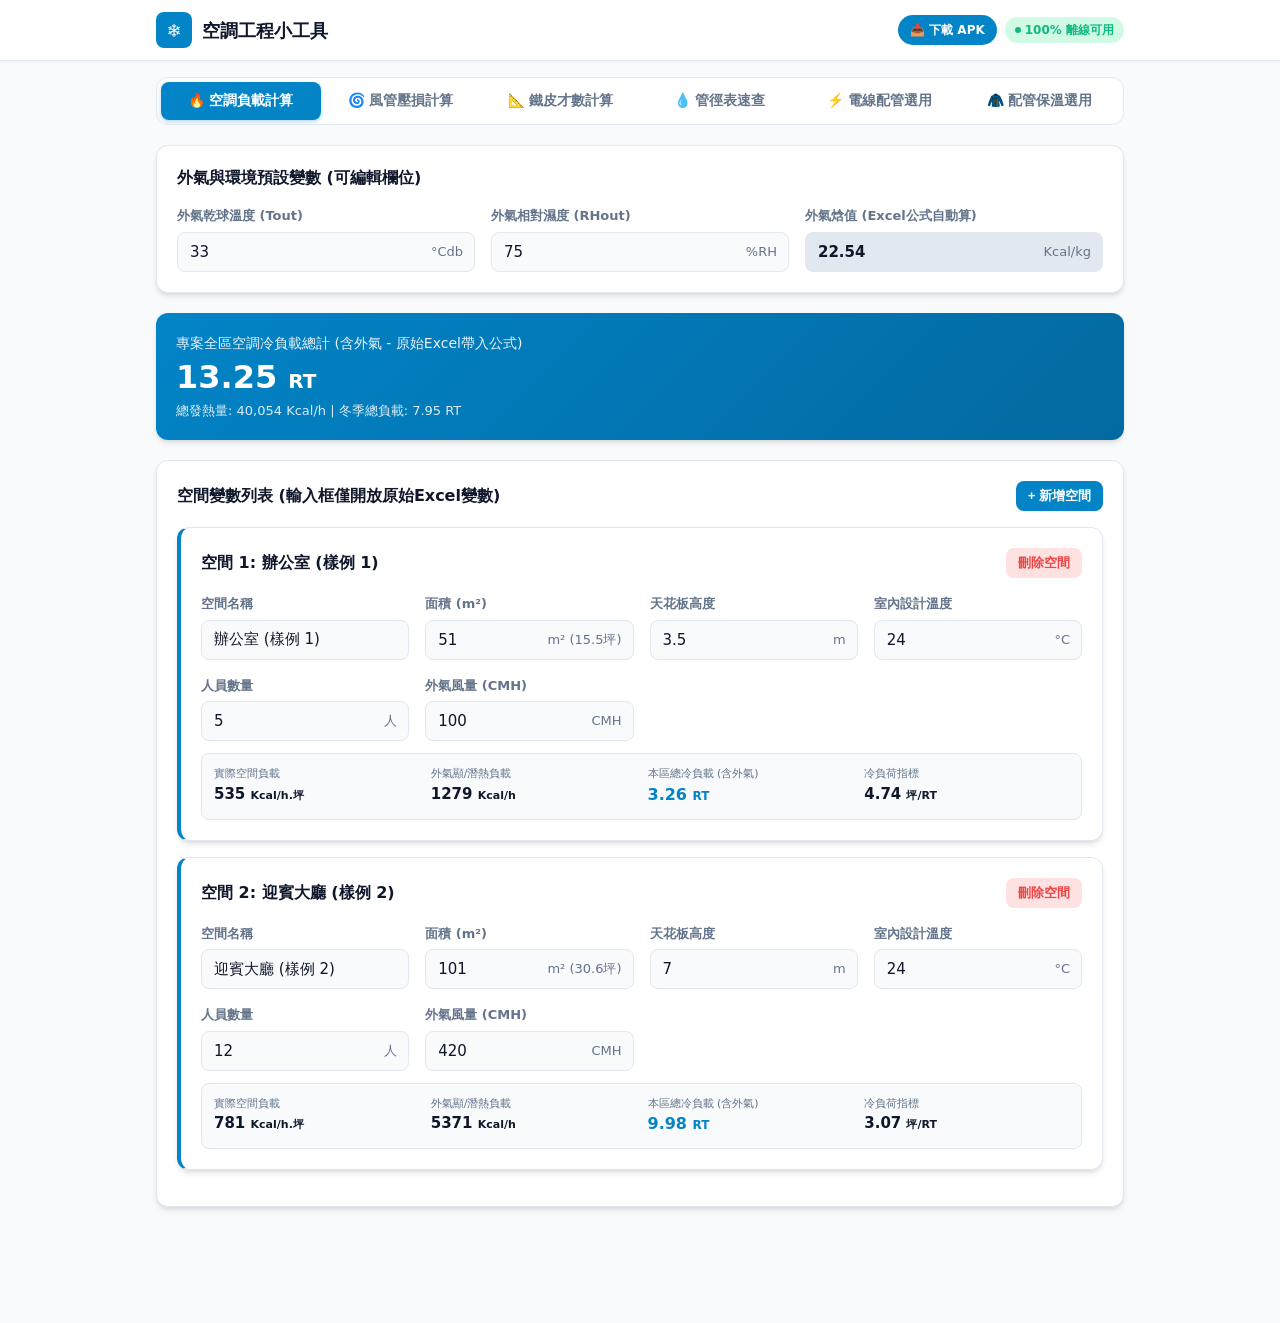
==== index.html @ 8cccc7c9 "Update duct section count to ceiling (Math.ceil) when not cleanly divisible" ====
<!DOCTYPE html>
<html lang="zh-TW">
<head>
  <meta charset="UTF-8">
  <meta name="viewport" content="width=device-width, initial-scale=1.0, maximum-scale=1.0, user-scalable=no, viewport-fit=cover">
  <title>HVAC 空調工程小工具 - 離線計算器</title>
  <link rel="stylesheet" href="css/style.css">
  <link rel="manifest" href="manifest.json">
  <meta name="theme-color" content="#0284c7">
  <meta name="apple-mobile-web-app-capable" content="yes">
  <meta name="apple-mobile-web-app-status-bar-style" content="black-translucent">
  <meta name="apple-mobile-web-app-title" content="空調工程">
  <link rel="apple-touch-icon" href="icons/icon-192.png">
</head>
<body>
  <!-- Header -->
  <header class="app-header">
    <div class="header-content">
      <div class="brand">
        <div class="brand-icon">❄️</div>
        <div class="brand-title">空調工程小工具</div>
      </div>
      <div class="header-actions">
        <a href="https://github.com/kof315411-ship-it/HVAC-Engineering-tools/releases/latest/download/HVAC-Engineering-Tools.apk" class="apk-download-btn" title="下載 Android APK 安裝檔">📥 下載 APK</a>
        <div class="offline-badge" id="offline-status">100% 離線可用</div>
      </div>
    </div>
  </header>

  <main class="container">
    <!-- Desktop Navigation Tabs -->
    <nav class="tab-nav">
      <button class="tab-btn active" data-tab="tab-load">🔥 空調負載計算</button>
      <button class="tab-btn" data-tab="tab-duct">🌀 風管壓損計算</button>
      <button class="tab-btn" data-tab="tab-sheet">📐 鐵皮才數計算</button>
      <button class="tab-btn" data-tab="tab-pipe">💧 管徑表速查</button>
      <button class="tab-btn" data-tab="tab-wire">⚡ 電線配管選用</button>
      <button class="tab-btn" data-tab="tab-insulation">🧥 配管保溫選用</button>
    </nav>

    <!-- TAB 1: 空調負載計算 -->
    <section id="tab-load" class="tab-pane active">
      <!-- Global Ambient Parameters -->
      <div class="card">
        <div class="card-title">
          <span>外氣與環境預設變數 (可編輯欄位)</span>
        </div>
        <div class="grid-3">
          <div class="form-group">
            <label class="form-label">外氣乾球溫度 (Tout)</label>
            <div class="input-wrapper">
              <input type="number" id="load-out-temp" class="form-control has-unit" value="33" step="0.1" inputmode="decimal">
              <span class="input-unit">°Cdb</span>
            </div>
          </div>
          <div class="form-group">
            <label class="form-label">外氣相對濕度 (RHout)</label>
            <div class="input-wrapper">
              <input type="number" id="load-out-rh" class="form-control has-unit" value="75" step="0.1" inputmode="decimal">
              <span class="input-unit">%RH</span>
            </div>
          </div>
          <div class="form-group">
            <label class="form-label">外氣焓值 (Excel公式自動算)</label>
            <div class="input-wrapper">
              <input type="text" id="load-out-enthalpy" class="form-control has-unit" readonly style="background-color: #e2e8f0; font-weight: bold;" value="22.54">
              <span class="input-unit">Kcal/kg</span>
            </div>
          </div>
        </div>
      </div>

      <!-- Project Total Result Card -->
      <div class="result-card">
        <div class="result-title">專案全區空調冷負載總計 (含外氣 - 原始Excel帶入公式)</div>
        <div class="result-value" id="load-total-rt">0.00 <span style="font-size: 20px;">RT</span></div>
        <div class="result-sub" id="load-total-kcal">總發熱量: 0 Kcal/h | 冬季總負載 (AB*0.6): 0.00 RT</div>
      </div>

      <!-- Room List & Add Room -->
      <div class="card">
        <div class="card-title">
          <span>空間變數列表 (輸入框僅開放原始Excel變數)</span>
          <button class="btn btn-primary btn-sm" id="btn-add-room">+ 新增空間</button>
        </div>
        <div id="room-list-container">
          <!-- Dynamic rooms will be rendered here -->
        </div>
      </div>
    </section>

    <!-- TAB 2: 風管壓損計算 -->
    <section id="tab-duct" class="tab-pane">
      <div class="result-card success-gradient">
        <div class="result-title">風管系統總靜壓損失 (含安全係數 20%)</div>
        <div class="result-value" id="duct-total-pa">0.0 <span style="font-size: 20px;">Pa</span></div>
        <div class="result-sub" id="duct-total-mmaq">約等於 0.00 mmAq | 原始Excel對照公式</div>
      </div>

      <div class="card">
        <div class="card-title">
          <span>風管與局部阻力輸入變數</span>
        </div>
        <div class="grid-2">
          <div class="form-group">
            <label class="form-label">風量 (Q)</label>
            <div class="input-wrapper">
              <input type="number" id="duct-flow" class="form-control has-unit" value="5000" step="any" inputmode="decimal">
              <span class="input-unit">CMH</span>
            </div>
          </div>
          <div class="form-group">
            <label class="form-label">風管寬度 (W)</label>
            <div class="input-wrapper">
              <input type="number" id="duct-width" class="form-control has-unit" value="950" step="any" inputmode="decimal">
              <span class="input-unit">mm</span>
            </div>
          </div>
          <div class="form-group">
            <label class="form-label">風管高度 (H)</label>
            <div class="input-wrapper">
              <input type="number" id="duct-height" class="form-control has-unit" value="400" step="any" inputmode="decimal">
              <span class="input-unit">mm</span>
            </div>
          </div>
          <div class="form-group">
            <label class="form-label">直線管長 (L)</label>
            <div class="input-wrapper">
              <input type="number" id="duct-length" class="form-control has-unit" value="10" step="any" inputmode="decimal">
              <span class="input-unit">m</span>
            </div>
          </div>
          <div class="form-group">
            <label class="form-label">局部配件類型</label>
            <select id="duct-fitting-type" class="form-control">
              <!-- Dynamically populated -->
            </select>
          </div>
          <div class="form-group">
            <label class="form-label">配件數量</label>
            <div class="input-wrapper">
              <input type="number" id="duct-fitting-qty" class="form-control has-unit" value="1" min="1" step="1" inputmode="numeric">
              <span class="input-unit">個</span>
            </div>
          </div>
        </div>
      </div>

      <div class="card">
        <div class="card-title">單段 Excel 公式推算結果 (唯讀欄位)</div>
        <div class="grid-4">
          <div class="stat-box">
            <div class="stat-title">當量直徑 (Deq)</div>
            <div class="stat-value" id="res-duct-deq">0</div>
            <div class="stat-unit">mm</div>
          </div>
          <div class="stat-box">
            <div class="stat-title">風管風速 (V)</div>
            <div class="stat-value" id="res-duct-velocity">0.0</div>
            <div class="stat-unit">m/s</div>
          </div>
          <div class="stat-box">
            <div class="stat-title">風速動壓 (Pv)</div>
            <div class="stat-value" id="res-duct-pv">0.0</div>
            <div class="stat-unit">Pa</div>
          </div>
          <div class="stat-box">
            <div class="stat-title">單位摩擦損失</div>
            <div class="stat-value" id="res-duct-friction">0.00</div>
            <div class="stat-unit">Pa/m</div>
          </div>
        </div>

        <div style="margin-top: 16px;">
          <button class="btn btn-primary" id="btn-add-duct-segment" style="width: 100%;">+ 將此段加入系統壓損清單</button>
        </div>

        <div class="table-responsive">
          <table class="custom-table" id="duct-segment-table">
            <thead>
              <tr>
                <th>段號</th>
                <th>尺寸 (W×H)</th>
                <th>風量 (CMH)</th>
                <th>風速 (m/s)</th>
                <th>長度 (m)</th>
                <th>配件類型</th>
                <th>總壓損 (Pa)</th>
                <th>操作</th>
              </tr>
            </thead>
            <tbody>
              <!-- Dynamic rows -->
            </tbody>
          </table>
        </div>
      </div>
    </section>

    <!-- TAB 3: 鐵皮才數計算 -->
    <section id="tab-sheet" class="tab-pane">
      <div class="card">
        <div class="card-title">風管尺寸與鈑材輸入變數</div>
        <div class="grid-3">
          <div class="form-group">
            <label class="form-label">風管長CM (L_cm)</label>
            <div class="input-wrapper">
              <input type="number" id="sheet-width" class="form-control has-unit" value="80" step="any" inputmode="decimal">
              <span class="input-unit">cm</span>
            </div>
          </div>
          <div class="form-group">
            <label class="form-label">風管寬CM (W_cm)</label>
            <div class="input-wrapper">
              <input type="number" id="sheet-height" class="form-control has-unit" value="40" step="any" inputmode="decimal">
              <span class="input-unit">cm</span>
            </div>
          </div>
          <div class="form-group">
            <label class="form-label">米數 M (長度)</label>
            <div class="input-wrapper">
              <input type="number" id="sheet-length" class="form-control has-unit" value="1.2" step="any" inputmode="decimal">
              <span class="input-unit">m</span>
            </div>
          </div>
          <div class="form-group">
            <label class="form-label">風管支數 N (米數/1.2，未整除無條件+1)</label>
            <div class="input-wrapper">
              <input type="text" id="sheet-qty" class="form-control has-unit" readonly style="background-color: #e2e8f0; font-weight: bold;" value="1">
              <span class="input-unit">支</span>
            </div>
          </div>
          <div class="form-group">
            <label class="form-label">預估裁切損耗率 (%)</label>
            <div class="input-wrapper">
              <input type="number" id="sheet-waste" class="form-control has-unit" value="10" step="any" inputmode="decimal">
              <span class="input-unit">%</span>
            </div>
          </div>
          <div class="form-group">
            <label class="form-label">板材換算 (H10判斷公式自動推算)</label>
            <div class="input-wrapper">
              <input type="text" id="sheet-thickness" class="form-control has-unit" readonly style="background-color: #e2e8f0; font-weight: bold;" value="22# (0.8mm)">
            </div>
          </div>
        </div>
      </div>

      <div class="result-card warning-gradient">
        <div class="result-title">原始 Excel 帶入公式計算結果 (唯讀欄位)</div>
        <div class="result-value" id="res-sheet-tsai">0.0 <span style="font-size: 20px;">才</span></div>
        <div class="result-sub" id="res-sheet-3x7">需 3'×7' 鍍鋅鐵皮: 0.0 張 | M2數 (淨展開面積): 0.0 m²</div>
      </div>

      <div class="card">
        <div class="card-title">詳細材料與配件 Excel 公式估算 (唯讀欄位)</div>
        <div class="grid-4">
          <div class="stat-box">
            <div class="stat-title">風管周長</div>
            <div class="stat-value" id="res-sheet-perimeter">0</div>
            <div class="stat-unit">cm</div>
          </div>
          <div class="stat-box">
            <div class="stat-title">總重量</div>
            <div class="stat-value" id="res-sheet-weight">0.0</div>
            <div class="stat-unit">kg</div>
          </div>
          <div class="stat-box">
            <div class="stat-title">L 法蘭角</div>
            <div class="stat-value" id="res-sheet-corners">0</div>
            <div class="stat-unit">個</div>
          </div>
          <div class="stat-box">
            <div class="stat-title">法蘭夾片</div>
            <div class="stat-value" id="res-sheet-clips">0</div>
            <div class="stat-unit">支</div>
          </div>
          <div class="stat-box">
            <div class="stat-title">法蘭墊片</div>
            <div class="stat-value" id="res-sheet-gasket">0.0</div>
            <div class="stat-unit">米 (m)</div>
          </div>
        </div>
      </div>
    </section>

    <!-- TAB 4: 管徑表速查 -->
    <section id="tab-pipe" class="tab-pane">
      <div class="card">
        <div class="card-title">系統與冷負荷輸入變數</div>
        <div class="form-group" style="margin-bottom: 12px;">
          <label class="form-label">選擇水管系統種類 (原始Excel標準參數)</label>
          <div style="display: flex; gap: 20px; margin-top: 4px;">
            <label style="display: flex; align-items: center; gap: 6px; cursor: pointer; font-weight: 600;">
              <input type="radio" name="pipe-sys-type" value="chilled" checked> 🧊 冰水管路 (1 RT = 10.08 LPM)
            </label>
            <label style="display: flex; align-items: center; gap: 6px; cursor: pointer; font-weight: 600;">
              <input type="radio" name="pipe-sys-type" value="cooling"> ♨️ 冷卻水管路 (1 RT = 12.8 LPM)
            </label>
          </div>
        </div>

        <div class="grid-2">
          <div class="form-group">
            <label class="form-label">輸入冷凍噸數 (RT)</label>
            <div class="input-wrapper">
              <input type="number" id="pipe-input-rt" class="form-control has-unit" placeholder="例如: 100" step="any" inputmode="decimal">
              <span class="input-unit">RT</span>
            </div>
          </div>
          <div class="form-group">
            <label class="form-label">或輸入水流量 (LPM)</label>
            <div class="input-wrapper">
              <input type="number" id="pipe-input-lpm" class="form-control has-unit" placeholder="例如: 1008" step="any" inputmode="decimal">
              <span class="input-unit">LPM</span>
            </div>
          </div>
        </div>
      </div>

      <div class="result-card purple-gradient">
        <div class="result-title">推薦使用主水管規格 (原始 Excel 對照推算)</div>
        <div class="result-value" id="res-pipe-recommended">--</div>
        <div class="result-sub" id="res-pipe-sub">計算流量: 0.0 LPM (最高支援 0.0 LPM)</div>
      </div>

      <div class="card">
        <div class="card-title">原始 Excel 管徑表完整對照表</div>
        <div class="table-responsive">
          <table class="custom-table" id="pipe-reference-table">
            <thead>
              <tr>
                <th>公稱管徑 (A/DN)</th>
                <th>英吋管徑 (Inch)</th>
                <th>最大容許流量 (LPM)</th>
                <th>對應最大冷凍噸 (RT)</th>
              </tr>
            </thead>
            <tbody>
              <!-- Dynamic rows -->
            </tbody>
          </table>
        </div>
      </div>
    </section>

    <!-- TAB 5: 電線線徑、配管選用查詢 -->
    <section id="tab-wire" class="tab-pane">
      <div class="result-card amber-gradient">
        <div class="result-title">推薦使用電線規格與法規安全載流量 (依據《用戶用電設備裝置規則》)</div>
        <div class="result-value" id="res-wire-gauge">--</div>
        <div class="result-sub" id="res-wire-ampacity">法規額定安全電流: 0.0 A (環境周溫修正後: 0.0 A)</div>
      </div>

      <!-- Conduit Recommendation Cards -->
      <div class="grid-3" style="margin-bottom: 20px;">
        <div class="stat-box" style="border-left: 4px solid #ea580c;">
          <div class="stat-title">金屬管 (EMT 薄鋼管)</div>
          <div class="stat-value" id="res-conduit-emt" style="color: #ea580c; font-size: 18px;">--</div>
          <div class="stat-unit">無螺紋薄鋼導線管</div>
        </div>
        <div class="stat-box" style="border-left: 4px solid #0284c7;">
          <div class="stat-title">金屬管 (厚鋼管 RSG/GIP)</div>
          <div class="stat-value" id="res-conduit-thick" style="color: #0284c7; font-size: 18px;">--</div>
          <div class="stat-unit">厚鋼電線管 / 鍍鋅鋼管</div>
        </div>
        <div class="stat-box" style="border-left: 4px solid #10b981;">
          <div class="stat-title">PVC 管 (塑膠導線管)</div>
          <div class="stat-value" id="res-conduit-pvc" style="color: #10b981; font-size: 18px;">--</div>
          <div class="stat-unit">硬質 PVC 電線導管 (E管/厚管)</div>
        </div>
      </div>

      <div class="card">
        <div class="card-title">
          <span>負載電流與配線條件設定</span>
        </div>
        
        <div class="form-group" style="margin-bottom: 16px;">
          <label class="form-label">輸入負載運轉電流 (安培 A)</label>
          <div class="input-wrapper">
            <input type="number" id="wire-input-current" class="form-control has-unit" placeholder="例如: 25" step="any" inputmode="decimal">
            <span class="input-unit">A (安培)</span>
          </div>
          <!-- Quick Preset Buttons -->
          <div class="quick-btn-group" id="wire-quick-btns">
            <button type="button" class="quick-btn" data-val="15">15A</button>
            <button type="button" class="quick-btn" data-val="20">20A</button>
            <button type="button" class="quick-btn" data-val="30">30A</button>
            <button type="button" class="quick-btn" data-val="40">40A</button>
            <button type="button" class="quick-btn" data-val="50">50A</button>
            <button type="button" class="quick-btn" data-val="75">75A</button>
            <button type="button" class="quick-btn" data-val="100">100A</button>
            <button type="button" class="quick-btn" data-val="150">150A</button>
            <button type="button" class="quick-btn" data-val="200">200A</button>
          </div>
        </div>

        <div class="grid-3">
          <div class="form-group">
            <label class="form-label">適用法規表格 / 絕緣耐熱</label>
            <select id="wire-select-table" class="form-control">
              <option value="t25_2" selected>表二五～二：金屬導線管 (60℃ 絕緣物 - IV/PVC線)</option>
              <option value="t25_3">表二五～三：金屬導線管 (75℃ 耐熱線 - HIV線)</option>
              <option value="t25_4">表二五～四：金屬導線管 (90℃ 交連PE - XLPE/CZ線)</option>
              <option value="t25_5">表二五～五：PVC管配線 (60℃ 絕緣物 - IV/PVC線)</option>
            </select>
          </div>

          <div class="form-group">
            <label class="form-label">供電系統 / 載流導線數</label>
            <select id="wire-select-count" class="form-control">
              <option value="2">單相二線 1Φ2W (2條載流線)</option>
              <option value="3" selected>單相三線 / 三相三線 (3條載流線)</option>
              <option value="4">三相四線 3Φ4W (4條載流線)</option>
            </select>
          </div>

          <div class="form-group">
            <label class="form-label">周圍環境溫度</label>
            <select id="wire-select-temp" class="form-control">
              <option value="35" selected>35℃ 以下 (標準基準 1.00)</option>
              <option value="40">40℃ (係數折減)</option>
              <option value="45">45℃ (係數折減)</option>
              <option value="50">50℃ (係數折減)</option>
              <option value="55">55℃ (係數折減)</option>
              <option value="60">60℃ (高溫環境)</option>
            </select>
          </div>
        </div>
      </div>

      <!-- Side-by-Side Comparison across 4 Tables -->
      <div class="card">
        <div class="card-title">
          <span>四種法規配線方式同步選用對照 (同電流下各表推薦)</span>
        </div>
        <div class="comparison-grid" id="wire-comparison-grid">
          <!-- Dynamic comparison cards -->
        </div>
      </div>

      <!-- Full Regulatory Reference Table -->
      <div class="card">
        <div class="card-title">
          <span id="wire-table-title">法規附表完整載流量與配管對照表 (當前選用行將自動高亮)</span>
        </div>
        <div class="table-responsive">
          <table class="custom-table" id="wire-reference-table">
            <thead>
              <tr>
                <th>導線規格</th>
                <th>3條以下 (A)</th>
                <th>4條 (A)</th>
                <th>5~6條 (A)</th>
                <th>7~9條 (A)</th>
                <th>金屬管 (EMT)</th>
                <th>金屬管 (厚鋼)</th>
                <th>PVC管</th>
              </tr>
            </thead>
            <tbody>
              <!-- Dynamic table rows -->
            </tbody>
          </table>
        </div>
      </div>
    </section>

    <!-- TAB 6: 配管保溫選用 -->
    <section id="tab-insulation" class="tab-pane">
      <div class="result-card teal-gradient">
        <div class="result-title">推薦使用保溫厚度與總外徑 (依據施工規範第 15080 章《空調用保溫》)</div>
        <div class="result-value" id="res-insul-thickness">--</div>
        <div class="result-sub" id="res-insul-sub">保溫後外徑: -- mm | 系統類別: 冰水管路</div>
      </div>

      <!-- Quick System Fluid Selector -->
      <div class="card">
        <div class="card-title">
          <span>選擇配管系統流體 / 運轉工況</span>
        </div>
        <div class="fluid-btn-group" id="insul-fluid-btns">
          <button type="button" class="fluid-btn active" data-sys="chilled">❄️ 冰水管路 (5~12℃)</button>
          <button type="button" class="fluid-btn" data-sys="hot">🔥 熱水管路 (40~80℃)</button>
          <button type="button" class="fluid-btn" data-sys="brine">🧊 低溫鹵水 (-15~0℃)</button>
          <button type="button" class="fluid-btn" data-sys="drain">💧 冷凝排水 (10~18℃)</button>
          <button type="button" class="fluid-btn" data-sys="duct">🌬️ 空調風管系統</button>
        </div>

        <div class="grid-2" style="margin-top: 16px;">
          <div class="form-group">
            <label class="form-label">選擇配管口徑 (公稱徑 A / 英吋 Inch)</label>
            <select id="insul-select-pipe" class="form-control">
              <!-- Dynamically populated pipe sizes -->
            </select>
            <!-- Quick Pipe Buttons -->
            <div class="quick-btn-group" id="insul-quick-pipes">
              <button type="button" class="quick-btn" data-pipe="25">25A (1")</button>
              <button type="button" class="quick-btn" data-pipe="50">50A (2")</button>
              <button type="button" class="quick-btn" data-pipe="65">65A (2-1/2")</button>
              <button type="button" class="quick-btn" data-pipe="80">80A (3")</button>
              <button type="button" class="quick-btn" data-pipe="100">100A (4")</button>
              <button type="button" class="quick-btn" data-pipe="125">125A (5")</button>
              <button type="button" class="quick-btn" data-pipe="150">150A (6")</button>
              <button type="button" class="quick-btn" data-pipe="200">200A (8")</button>
            </div>
          </div>

          <div class="form-group">
            <label class="form-label">選擇保溫材質規格</label>
            <select id="insul-select-material" class="form-control">
              <option value="phenolic" selected>🌟 酚樹脂保溫材 (Phenolic Foam) - K ≦ 0.022</option>
              <option value="rubber">🌟 橡塑合成發泡 (NBR/Elastomeric) - K ≦ 0.036</option>
              <option value="pe">🌟 非鹵素聚乙烯發泡 (PE Foam / CNS 10487) - K ≦ 0.039</option>
              <option value="glasswool">🌟 玻璃棉保溫材 (Glass Wool / CNS 3657) - K ≦ 0.044</option>
            </select>
          </div>
        </div>
      </div>

      <!-- Material Comparison Cards -->
      <div class="card">
        <div class="card-title">
          <span>三種主流保溫材質規格同步比對 (點擊卡片可切換材質)</span>
        </div>
        <div class="comparison-grid" id="insul-comparison-grid">
          <!-- Dynamic comparison cards -->
        </div>
      </div>

      <!-- Specification & Cladding Guidelines -->
      <div class="grid-2">
        <div class="card" style="margin-bottom: 20px;">
          <div class="card-title">選用保溫材物理性能 (第 15080 章規範標準)</div>
          <ul class="spec-list" id="insul-material-spec">
            <!-- Dynamic specs -->
          </ul>
        </div>
        <div class="card" style="margin-bottom: 20px;">
          <div class="card-title">外護層與施工規範要求 (第 15080 章第 3 節)</div>
          <ul class="spec-list">
            <li><strong>外護層保護:</strong> 室外、露明處及機房水管保溫應另加外護層，採用 <span style="color: #0d9488; font-weight: bold;">[24# 鋁皮 (0.51mm)]</span> 或 <span style="color: #0d9488; font-weight: bold;">[26# 不銹鋼鐵皮 (0.45mm)]</span>。</li>
            <li><strong>吊架與鞍座:</strong> 管路支撐、吊架處之吊座或鞍座應為高密度 <span style="color: #0d9488; font-weight: bold;">[200 kg/m³]</span> 耐承重之保溫材料，確保管路承重安全不壓扁保溫層。</li>
            <li><strong>閥體與管件:</strong> 法蘭、閥及管件應安裝相同厚度之保溫材，過濾器須能單獨拆卸濾網而不損壞保溫層。</li>
            <li><strong>表面防潮層:</strong> 保溫管應覆蓋防水氣強化鋁箔護套及自封式蓋面，確保氣密防潮。</li>
          </ul>
        </div>
      </div>

      <!-- Full Pipe-to-Insulation Reference Table -->
      <div class="card">
        <div class="card-title">
          <span id="insul-table-title">管徑－選配保溫尺寸完整對照總表 (選用管徑自動高亮)</span>
        </div>
        <div class="table-responsive">
          <table class="custom-table" id="insul-reference-table">
            <thead>
              <tr>
                <th>公稱管徑 (A/DN)</th>
                <th>英吋管徑 (Inch)</th>
                <th>鋼管外徑 (OD)</th>
                <th>酚樹脂厚度 (外徑)</th>
                <th>橡塑發泡厚度 (外徑)</th>
                <th>PE發泡厚度 (外徑)</th>
                <th>目前選用厚度</th>
              </tr>
            </thead>
            <tbody>
              <!-- Dynamic table rows -->
            </tbody>
          </table>
        </div>
      </div>
    </section>
  </main>

  <!-- Mobile Bottom Navigation -->
  <div class="bottom-nav">
    <button class="bottom-nav-item active" data-tab="tab-load">
      <span class="bottom-nav-icon">🔥</span>
      <span>負載計算</span>
    </button>
    <button class="bottom-nav-item" data-tab="tab-duct">
      <span class="bottom-nav-icon">🌀</span>
      <span>風管壓損</span>
    </button>
    <button class="bottom-nav-item" data-tab="tab-sheet">
      <span class="bottom-nav-icon">📐</span>
      <span>鐵皮才數</span>
    </button>
    <button class="bottom-nav-item" data-tab="tab-pipe">
      <span class="bottom-nav-icon">💧</span>
      <span>管徑速查</span>
    </button>
    <button class="bottom-nav-item" data-tab="tab-wire">
      <span class="bottom-nav-icon">⚡</span>
      <span>電線配管</span>
    </button>
    <button class="bottom-nav-item" data-tab="tab-insulation">
      <span class="bottom-nav-icon">🧥</span>
      <span>配管保溫</span>
    </button>
  </div>

  <script src="js/load-calc.js"></script>
  <script src="js/duct-loss.js"></script>
  <script src="js/sheet-metal.js"></script>
  <script src="js/pipe-sizer.js"></script>
  <script src="js/wire-sizer.js"></script>
  <script src="js/insulation-sizer.js"></script>
  <script src="js/app.js"></script>
</body>
</html>
---- css/style.css ----
/* HVAC Engineering Web Tools - Mobile First CSS */
:root {
  --primary: #0284c7;
  --primary-hover: #0369a1;
  --primary-light: #e0f2fe;
  --success: #10b981;
  --success-light: #d1fae5;
  --warning: #f59e0b;
  --warning-light: #fef3c7;
  --danger: #ef4444;
  --bg-main: #f8fafc;
  --bg-card: #ffffff;
  --border: #e2e8f0;
  --text-main: #0f172a;
  --text-muted: #64748b;
  --shadow: 0 4px 6px -1px rgb(0 0 0 / 0.1), 0 2px 4px -2px rgb(0 0 0 / 0.1);
  --radius: 12px;
  --font-sans: system-ui, -apple-system, BlinkMacSystemFont, "Segoe UI", Roboto, "Helvetica Neue", Arial, sans-serif;
}

* {
  box-sizing: border-box;
  margin: 0;
  padding: 0;
  -webkit-tap-highlight-color: transparent;
}

body {
  font-family: var(--font-sans);
  background-color: var(--bg-main);
  color: var(--text-main);
  line-height: 1.5;
  padding-bottom: 80px; /* space for bottom navigation on mobile */
}

/* Header */
.app-header {
  background-color: var(--bg-card);
  border-bottom: 1px solid var(--border);
  position: sticky;
  top: 0;
  z-index: 100;
  box-shadow: 0 1px 3px rgba(0,0,0,0.05);
}

.header-content {
  max-width: 1000px;
  margin: 0 auto;
  padding: 12px 16px;
  display: flex;
  justify-content: space-between;
  align-items: center;
}

.header-actions {
  display: flex;
  align-items: center;
  gap: 8px;
}

.apk-download-btn {
  display: inline-flex;
  align-items: center;
  gap: 4px;
  background-color: var(--primary);
  color: #ffffff;
  padding: 6px 12px;
  border-radius: 20px;
  font-size: 12px;
  font-weight: 600;
  text-decoration: none;
  transition: background-color 0.2s ease;
}

.apk-download-btn:hover {
  background-color: var(--primary-hover);
}

.brand {
  display: flex;
  align-items: center;
  gap: 10px;
}

.brand-icon {
  width: 36px;
  height: 36px;
  background-color: var(--primary);
  color: white;
  border-radius: 8px;
  display: flex;
  align-items: center;
  justify-content: center;
  font-weight: bold;
  font-size: 18px;
}

.brand-title {
  font-size: 18px;
  font-weight: 700;
  color: var(--text-main);
}

.offline-badge {
  background-color: var(--success-light);
  color: var(--success);
  font-size: 12px;
  font-weight: 600;
  padding: 4px 10px;
  border-radius: 20px;
  display: flex;
  align-items: center;
  gap: 4px;
}

.offline-badge::before {
  content: "";
  display: inline-block;
  width: 6px;
  height: 6px;
  background-color: var(--success);
  border-radius: 50%;
}

/* Main Container */
.container {
  max-width: 1000px;
  margin: 0 auto;
  padding: 16px;
}

/* Navigation Tabs (Top Navigation for Desktop) */
.tab-nav {
  display: flex;
  background: var(--bg-card);
  border-radius: var(--radius);
  padding: 4px;
  margin-bottom: 20px;
  border: 1px solid var(--border);
  overflow-x: auto;
  scrollbar-width: none;
}

.tab-nav::-webkit-scrollbar {
  display: none;
}

.tab-btn {
  flex: 1;
  min-width: 100px;
  padding: 10px 12px;
  border: none;
  background: transparent;
  color: var(--text-muted);
  font-size: 14px;
  font-weight: 600;
  border-radius: 8px;
  cursor: pointer;
  white-space: nowrap;
  transition: all 0.2s ease;
  display: flex;
  align-items: center;
  justify-content: center;
  gap: 6px;
}

.tab-btn.active {
  background-color: var(--primary);
  color: white;
  box-shadow: 0 2px 4px rgba(2, 132, 199, 0.3);
}

.tab-pane {
  display: none;
}

.tab-pane.active {
  display: block;
  animation: fadeIn 0.2s ease;
}

@keyframes fadeIn {
  from { opacity: 0; transform: translateY(4px); }
  to { opacity: 1; transform: translateY(0); }
}

/* Cards & Layout */
.card {
  background-color: var(--bg-card);
  border-radius: var(--radius);
  border: 1px solid var(--border);
  box-shadow: var(--shadow);
  padding: 20px;
  margin-bottom: 20px;
}

.card-title {
  font-size: 16px;
  font-weight: 700;
  color: var(--text-main);
  margin-bottom: 16px;
  display: flex;
  align-items: center;
  justify-content: space-between;
}

.grid-2 {
  display: grid;
  grid-template-columns: repeat(auto-fit, minmax(280px, 1fr));
  gap: 16px;
}

.grid-3 {
  display: grid;
  grid-template-columns: repeat(auto-fit, minmax(200px, 1fr));
  gap: 16px;
}

.grid-4 {
  display: grid;
  grid-template-columns: repeat(auto-fit, minmax(140px, 1fr));
  gap: 12px;
}

/* Form Controls */
.form-group {
  display: flex;
  flex-direction: column;
  gap: 6px;
}

.form-label {
  font-size: 13px;
  font-weight: 600;
  color: var(--text-muted);
}

.input-wrapper {
  position: relative;
  display: flex;
  align-items: center;
}

.form-control {
  width: 100%;
  padding: 10px 12px;
  font-size: 15px;
  border: 1px solid var(--border);
  border-radius: 8px;
  background-color: var(--bg-main);
  color: var(--text-main);
  transition: border-color 0.2s ease;
  font-family: inherit;
}

.form-control:focus {
  outline: none;
  border-color: var(--primary);
  background-color: #fff;
  box-shadow: 0 0 0 3px rgba(2, 132, 199, 0.15);
}

.input-unit {
  position: absolute;
  right: 12px;
  font-size: 13px;
  color: var(--text-muted);
  pointer-events: none;
}

.has-unit {
  padding-right: 55px;
}

/* Buttons */
.btn {
  display: inline-flex;
  align-items: center;
  justify-content: center;
  gap: 8px;
  padding: 10px 18px;
  font-size: 14px;
  font-weight: 600;
  border-radius: 8px;
  border: none;
  cursor: pointer;
  transition: all 0.2s ease;
}

.btn-primary {
  background-color: var(--primary);
  color: white;
}

.btn-primary:hover {
  background-color: var(--primary-hover);
}

.btn-outline {
  background-color: transparent;
  border: 1px solid var(--border);
  color: var(--text-main);
}

.btn-outline:hover {
  background-color: var(--bg-main);
}

.btn-danger {
  background-color: #fee2e2;
  color: var(--danger);
}

.btn-danger:hover {
  background-color: #fca5a5;
}

.btn-sm {
  padding: 6px 12px;
  font-size: 13px;
}

/* Result Cards & Gradients */
.result-card {
  background: linear-gradient(135deg, #0284c7 0%, #0369a1 100%);
  color: white;
  border-radius: var(--radius);
  padding: 20px;
  box-shadow: var(--shadow);
  margin-bottom: 20px;
}

.result-card.success-gradient {
  background: linear-gradient(135deg, #059669 0%, #047857 100%);
}

.result-card.warning-gradient {
  background: linear-gradient(135deg, #d97706 0%, #b45309 100%);
}

.result-card.purple-gradient {
  background: linear-gradient(135deg, #7c3aed 0%, #6d28d9 100%);
}

.result-card.amber-gradient {
  background: linear-gradient(135deg, #ea580c 0%, #c2410c 100%);
}

.result-card.teal-gradient {
  background: linear-gradient(135deg, #0d9488 0%, #0f766e 100%);
}

.result-title {
  font-size: 14px;
  opacity: 0.9;
  font-weight: 500;
}

.result-value {
  font-size: 32px;
  font-weight: 800;
  margin: 6px 0;
  line-height: 1.1;
}

.result-sub {
  font-size: 13px;
  opacity: 0.85;
}

.stat-box {
  background: var(--bg-main);
  border-radius: 8px;
  padding: 12px;
  border: 1px solid var(--border);
}

.stat-title {
  font-size: 12px;
  color: var(--text-muted);
  font-weight: 600;
}

.stat-value {
  font-size: 20px;
  font-weight: 700;
  color: var(--primary);
  margin-top: 2px;
}

.stat-unit {
  font-size: 12px;
  color: var(--text-muted);
}

/* Quick buttons & Radio cards */
.quick-btn-group {
  display: flex;
  flex-wrap: wrap;
  gap: 6px;
  margin-top: 8px;
}

.quick-btn {
  padding: 5px 10px;
  background: var(--bg-main);
  border: 1px solid var(--border);
  border-radius: 16px;
  font-size: 12px;
  font-weight: 600;
  color: var(--text-main);
  cursor: pointer;
  transition: all 0.15s ease;
}

.quick-btn:hover {
  border-color: var(--primary);
  color: var(--primary);
  background-color: var(--primary-light);
}

.quick-btn.active {
  background-color: var(--primary);
  border-color: var(--primary);
  color: white;
}

.radio-group-wrap {
  display: flex;
  flex-wrap: wrap;
  gap: 10px;
}

.radio-label {
  display: inline-flex;
  align-items: center;
  gap: 6px;
  font-size: 13px;
  font-weight: 500;
  cursor: pointer;
  background: var(--bg-main);
  padding: 6px 12px;
  border-radius: 6px;
  border: 1px solid var(--border);
  transition: all 0.15s ease;
}

.radio-label:hover {
  border-color: var(--primary);
}

.radio-label input[type="radio"]:checked + span {
  font-weight: 700;
  color: var(--primary);
}

/* Comparison Grid Cards */
.comparison-grid {
  display: grid;
  grid-template-columns: repeat(auto-fit, minmax(220px, 1fr));
  gap: 12px;
  margin-top: 12px;
}

.compare-card {
  background: var(--bg-main);
  border: 1px solid var(--border);
  border-radius: 8px;
  padding: 12px;
  position: relative;
  transition: all 0.2s ease;
}

.compare-card.active {
  border-color: #ea580c;
  background-color: #fff7ed;
  box-shadow: 0 2px 6px rgba(234, 88, 12, 0.15);
}

.compare-card.active-teal {
  border-color: #0d9488;
  background-color: #f0fdfa;
  box-shadow: 0 2px 6px rgba(13, 148, 136, 0.15);
}

.compare-title {
  font-size: 13px;
  font-weight: 700;
  color: var(--text-main);
  margin-bottom: 8px;
  display: flex;
  align-items: center;
  justify-content: space-between;
}

.compare-badge {
  font-size: 10px;
  font-weight: 700;
  padding: 2px 6px;
  border-radius: 4px;
  background: #e2e8f0;
  color: #475569;
}

.compare-badge.primary {
  background: #ffedd5;
  color: #c2410c;
}

.compare-badge.teal {
  background: #ccfbf1;
  color: #0f766e;
}

.compare-val {
  font-size: 18px;
  font-weight: 800;
  color: #ea580c;
  margin-bottom: 6px;
}

.compare-val.teal-text {
  color: #0d9488;
}

.compare-desc {
  font-size: 12px;
  color: var(--text-muted);
  line-height: 1.5;
}

.fluid-btn-group {
  display: flex;
  flex-wrap: wrap;
  gap: 8px;
  margin-bottom: 12px;
}

.fluid-btn {
  padding: 8px 14px;
  background: var(--bg-main);
  border: 1px solid var(--border);
  border-radius: 8px;
  font-size: 13px;
  font-weight: 600;
  color: var(--text-main);
  cursor: pointer;
  display: inline-flex;
  align-items: center;
  gap: 6px;
  transition: all 0.15s ease;
}

.fluid-btn:hover {
  border-color: #0d9488;
  color: #0d9488;
  background-color: #f0fdfa;
}

.fluid-btn.active {
  background-color: #0d9488;
  border-color: #0d9488;
  color: white;
}

.spec-list {
  list-style: none;
  padding: 0;
  margin: 0;
  display: flex;
  flex-direction: column;
  gap: 8px;
  font-size: 13px;
}

.spec-list li {
  display: flex;
  align-items: flex-start;
  gap: 8px;
  line-height: 1.5;
}

.spec-list li strong {
  color: var(--text-main);
  min-width: 90px;
}

/* Table Styling */
.table-responsive {
  width: 100%;
  overflow-x: auto;
  -webkit-overflow-scrolling: touch;
  border-radius: 8px;
  border: 1px solid var(--border);
  margin-top: 12px;
}

.custom-table {
  width: 100%;
  border-collapse: collapse;
  font-size: 14px;
  text-align: left;
}

.custom-table th {
  background-color: #f1f5f9;
  color: var(--text-muted);
  font-weight: 700;
  padding: 10px 12px;
  white-space: nowrap;
  border-bottom: 1px solid var(--border);
}

.custom-table td {
  padding: 10px 12px;
  border-bottom: 1px solid var(--border);
  white-space: nowrap;
}

.custom-table tr:last-child td {
  border-bottom: none;
}

.custom-table tr.highlight {
  background-color: #fff7ed !important;
  font-weight: 700;
  color: #c2410c;
}

.custom-table tr.highlight td {
  border-top: 2px solid #ea580c;
  border-bottom: 2px solid #ea580c;
}

/* Mobile Bottom Navigation Bar */
.bottom-nav {
  display: none;
  position: fixed;
  bottom: 0;
  left: 0;
  right: 0;
  background-color: var(--bg-card);
  border-top: 1px solid var(--border);
  z-index: 1000;
  padding: 4px 0;
  box-shadow: 0 -2px 10px rgba(0,0,0,0.05);
}

@media (max-width: 768px) {
  .tab-nav {
    display: none; /* Hide top tab nav on mobile, use bottom nav */
  }
  
  .bottom-nav {
    display: flex;
    justify-content: space-around;
  }
  
  .bottom-nav-item {
    display: flex;
    flex-direction: column;
    align-items: center;
    justify-content: center;
    gap: 1px;
    flex: 1;
    padding: 4px 2px;
    color: var(--text-muted);
    font-size: 10px;
    font-weight: 600;
    text-decoration: none;
    border: none;
    background: transparent;
    cursor: pointer;
  }
  
  .bottom-nav-item.active {
    color: var(--primary);
  }
  
  .bottom-nav-icon {
    font-size: 18px;
    line-height: 1;
  }
}
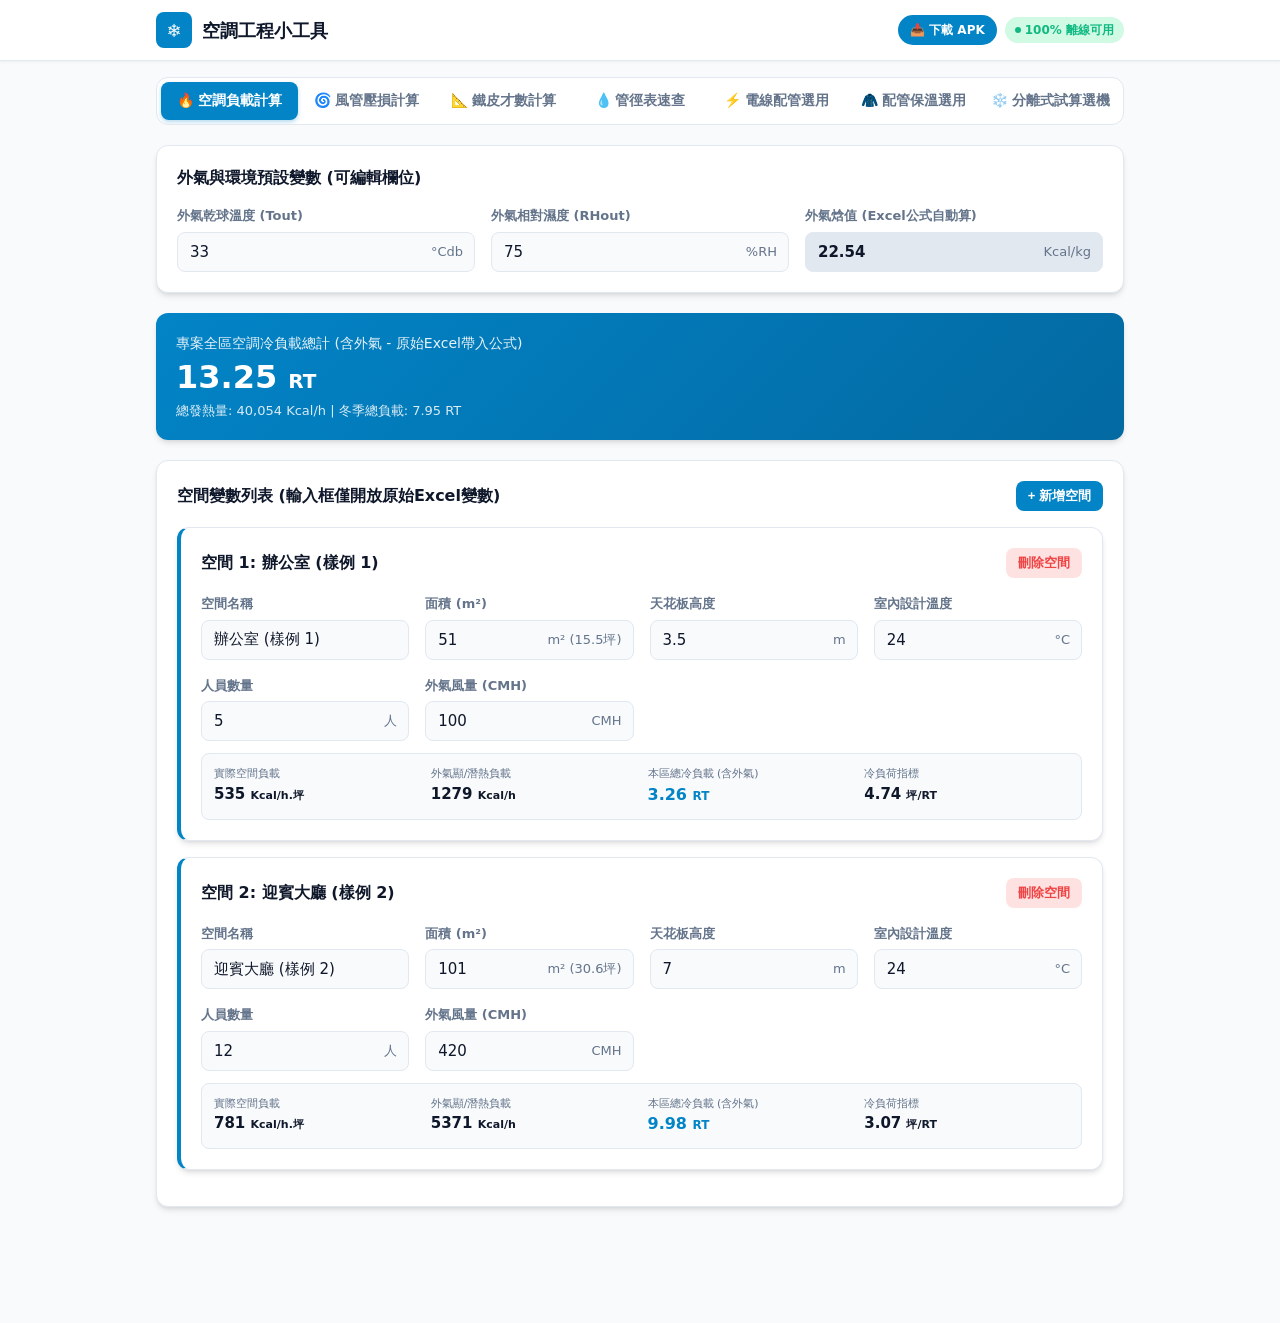
==== commit b47b4130: "feat: 新增分離式試算選機小工具分頁與19大品牌型錄比較篩選功能" ====
--- a/index.html
+++ b/index.html
@@ -36,6 +36,7 @@
       <button class="tab-btn" data-tab="tab-pipe">💧 管徑表速查</button>
       <button class="tab-btn" data-tab="tab-wire">⚡ 電線配管選用</button>
       <button class="tab-btn" data-tab="tab-insulation">🧥 配管保溫選用</button>
+      <button class="tab-btn" data-tab="tab-split">❄️ 分離式試算選機</button>
     </nav>
 
     <!-- TAB 1: 空調負載計算 -->
@@ -564,6 +565,195 @@
                 <th>橡塑發泡厚度 (外徑)</th>
                 <th>PE發泡厚度 (外徑)</th>
                 <th>目前選用厚度</th>
+              </tr>
+            </thead>
+            <tbody>
+              <!-- Dynamic table rows -->
+            </tbody>
+          </table>
+        </div>
+      </div>
+    </section>
+
+    <!-- TAB 7: 分離式試算選機 -->
+    <section id="tab-split" class="tab-pane">
+      <!-- Top Overview / Result Summary Banner -->
+      <div class="result-card split-gradient">
+        <div class="result-title">推薦分離式冷房能力 (標準機種選型)</div>
+        <div class="result-value" id="split-res-kw">0.0 <span style="font-size: 20px;">kW</span></div>
+        <div class="result-sub" id="split-res-sub">計算總需冷量: 0 kcal/h | 0 BTU/h | 0.00 RT</div>
+      </div>
+
+      <!-- Sizing Input Form -->
+      <div class="card">
+        <div class="card-title">
+          <span>空間規格與環境條件設定</span>
+        </div>
+
+        <div class="grid-2">
+          <!-- Room Usage Type -->
+          <div class="form-group">
+            <label class="form-label">空間用途類別 (基準冷度)</label>
+            <select id="split-room-type" class="form-control">
+              <option value="bedroom" selected>一般臥室 / 客房 (450 kcal/h·坪)</option>
+              <option value="living">客廳 / 餐廳 / 開放家庭室 (500 kcal/h·坪)</option>
+              <option value="kitchen">廚房 / 餐廳開放區 (550 kcal/h·坪)</option>
+              <option value="office">辦公室 / 書房 / 多人工作室 (650 kcal/h·坪)</option>
+              <option value="commercial">商業門市 / 營業店面 / 餐廳 (750 kcal/h·坪)</option>
+            </select>
+          </div>
+
+          <!-- Ceiling Height -->
+          <div class="form-group">
+            <label class="form-label">天花板挑高 (高度加成)</label>
+            <div class="input-wrapper">
+              <input type="number" id="split-height" class="form-control has-unit" value="2.8" step="0.1" min="1.5" max="10" inputmode="decimal">
+              <span class="input-unit">公尺 (m)</span>
+            </div>
+            <div class="form-hint" id="split-height-hint">標準樓高 (&le; 2.9m，不加成)</div>
+          </div>
+        </div>
+
+        <!-- Dimension / Area Mode Toggle -->
+        <div class="form-group" style="margin-top: 12px;">
+          <label class="form-label">空間大小輸入方式</label>
+          <div class="fluid-btn-group" id="split-area-mode-group">
+            <button type="button" class="fluid-btn active" data-mode="ping">📏 直接輸入坪數</button>
+            <button type="button" class="fluid-btn" data-mode="dimension">📐 輸入長寬尺寸 (公尺)</button>
+          </div>
+        </div>
+
+        <!-- Direct Ping Input -->
+        <div id="split-ping-container" class="form-group">
+          <label class="form-label">房間坪數 (坪)</label>
+          <div class="input-wrapper">
+            <input type="number" id="split-input-ping" class="form-control has-unit" value="5" step="0.5" min="1" max="100" inputmode="decimal">
+            <span class="input-unit">坪 (約 16.5 m²)</span>
+          </div>
+        </div>
+
+        <!-- Length x Width Input -->
+        <div id="split-dim-container" class="grid-2" style="display: none;">
+          <div class="form-group">
+            <label class="form-label">房間長度 (L)</label>
+            <div class="input-wrapper">
+              <input type="number" id="split-input-length" class="form-control has-unit" value="4.5" step="0.1" min="0.5" inputmode="decimal">
+              <span class="input-unit">公尺 (m)</span>
+            </div>
+          </div>
+          <div class="form-group">
+            <label class="form-label">房間寬度 (W)</label>
+            <div class="input-wrapper">
+              <input type="number" id="split-input-width" class="form-control has-unit" value="3.6" step="0.1" min="0.5" inputmode="decimal">
+              <span class="input-unit">公尺 (m)</span>
+            </div>
+          </div>
+        </div>
+
+        <!-- Environmental & Heat Load Conditions -->
+        <div class="form-group" style="margin-top: 16px;">
+          <label class="form-label">特殊環境與熱源條件加成 (可複選)</label>
+          <div class="heat-source-grid">
+            <label class="heat-checkbox-item">
+              <input type="checkbox" id="split-env-topfloor" value="0.20">
+              <div class="heat-check-content">
+                <span class="heat-check-title">頂樓 / 日曬頂層</span>
+                <span class="heat-check-badge">+20% 負載</span>
+              </div>
+            </label>
+            <label class="heat-checkbox-item">
+              <input type="checkbox" id="split-env-westsun" value="0.20">
+              <div class="heat-check-content">
+                <span class="heat-check-title">西曬嚴重</span>
+                <span class="heat-check-badge">+20% 負載</span>
+              </div>
+            </label>
+            <label class="heat-checkbox-item">
+              <input type="checkbox" id="split-env-glass" value="0.15">
+              <div class="heat-check-content">
+                <span class="heat-check-title">大面積玻璃窗 / 落地窗</span>
+                <span class="heat-check-badge">+15% 負載</span>
+              </div>
+            </label>
+            <label class="heat-checkbox-item">
+              <input type="checkbox" id="split-env-people" value="0.10">
+              <div class="heat-check-content">
+                <span class="heat-check-title">常態人數眾多 (&gt;5人)</span>
+                <span class="heat-check-badge">+10% 負載</span>
+              </div>
+            </label>
+            <label class="heat-checkbox-item">
+              <input type="checkbox" id="split-env-equipment" value="0.10">
+              <div class="heat-check-content">
+                <span class="heat-check-title">高發熱電器 / 伺服電腦</span>
+                <span class="heat-check-badge">+10% 負載</span>
+              </div>
+            </label>
+            <label class="heat-checkbox-item">
+              <input type="checkbox" id="split-env-ironroof" value="0.35">
+              <div class="heat-check-content">
+                <span class="heat-check-title">鐵皮屋 / 頂加鐵皮</span>
+                <span class="heat-check-badge danger">+35% 負載</span>
+              </div>
+            </label>
+          </div>
+        </div>
+
+        <!-- Sizing Analysis Detail Box -->
+        <div class="info-box" style="margin-top: 14px;">
+          <div class="info-title">📊 負載試算分析結果</div>
+          <div id="split-calc-details" class="info-content" style="font-size: 13px; line-height: 1.6;">
+            <!-- Dynamic analysis summary -->
+          </div>
+        </div>
+      </div>
+
+      <!-- Brand Filter Section -->
+      <div class="card">
+        <div class="card-title">
+          <span>廠牌篩選 (勾選納入比較的品牌，未勾選不列入)</span>
+          <div class="card-actions">
+            <button class="btn btn-secondary btn-xs" id="split-btn-select-all">全選 (19廠牌)</button>
+            <button class="btn btn-secondary btn-xs" id="split-btn-select-none">清除全部</button>
+            <button class="btn btn-secondary btn-xs" id="split-btn-select-tier1">日系一線</button>
+            <button class="btn btn-secondary btn-xs" id="split-btn-select-tw">台灣品牌</button>
+          </div>
+        </div>
+
+        <div class="brand-filter-grid" id="split-brand-filters">
+          <!-- Dynamic brand checkboxes -->
+        </div>
+      </div>
+
+      <!-- Matched Brand Models Comparison Grid -->
+      <div class="card">
+        <div class="card-title">
+          <span>各廠牌能力相近機種推薦比較</span>
+          <span class="badge" id="split-match-count">共 19 廠牌</span>
+        </div>
+
+        <div class="brand-models-grid" id="split-models-grid">
+          <!-- Dynamic matched brand cards -->
+        </div>
+      </div>
+
+      <!-- Full Comparison Table -->
+      <div class="card">
+        <div class="card-title">
+          <span>各大品牌規格橫向對照總表</span>
+        </div>
+        <div class="table-responsive">
+          <table class="custom-table" id="split-models-table">
+            <thead>
+              <tr>
+                <th>品牌廠牌</th>
+                <th>系列定位</th>
+                <th>室內 / 室外機型號</th>
+                <th>冷房能力 (kW)</th>
+                <th>冷氣能力 (BTU)</th>
+                <th>CSPF 能效</th>
+                <th>適用坪數</th>
+                <th>核心特色與技術亮點</th>
               </tr>
             </thead>
             <tbody>
@@ -601,6 +791,10 @@
       <span class="bottom-nav-icon">🧥</span>
       <span>配管保溫</span>
     </button>
+    <button class="bottom-nav-item" data-tab="tab-split">
+      <span class="bottom-nav-icon">❄️</span>
+      <span>分離選機</span>
+    </button>
   </div>
 
   <script src="js/load-calc.js"></script>
@@ -609,6 +803,7 @@
   <script src="js/pipe-sizer.js"></script>
   <script src="js/wire-sizer.js"></script>
   <script src="js/insulation-sizer.js"></script>
+  <script src="js/split-ac-sizer.js"></script>
   <script src="js/app.js"></script>
 </body>
 </html>
--- a/css/style.css
+++ b/css/style.css
@@ -630,6 +630,227 @@
 .custom-table tr.highlight td {
   border-top: 2px solid #ea580c;
   border-bottom: 2px solid #ea580c;
+}
+
+/* Split AC Sizer Specific Styling */
+.result-card.split-gradient {
+  background: linear-gradient(135deg, #0284c7 0%, #3b82f6 50%, #6366f1 100%);
+}
+
+.heat-source-grid {
+  display: grid;
+  grid-template-columns: repeat(auto-fill, minmax(220px, 1fr));
+  gap: 10px;
+  margin-top: 8px;
+}
+
+.heat-checkbox-item {
+  display: flex;
+  align-items: center;
+  gap: 10px;
+  background: var(--bg-main);
+  border: 1px solid var(--border);
+  border-radius: 8px;
+  padding: 10px 14px;
+  cursor: pointer;
+  transition: all 0.15s ease;
+  user-select: none;
+}
+
+.heat-checkbox-item:hover {
+  border-color: #0284c7;
+  background-color: #f0f9ff;
+}
+
+.heat-checkbox-item input[type="checkbox"] {
+  width: 18px;
+  height: 18px;
+  accent-color: #0284c7;
+  cursor: pointer;
+}
+
+.heat-check-content {
+  display: flex;
+  flex-direction: column;
+  gap: 2px;
+  flex: 1;
+}
+
+.heat-check-title {
+  font-size: 13px;
+  font-weight: 600;
+  color: var(--text-main);
+}
+
+.heat-check-badge {
+  font-size: 11px;
+  font-weight: 700;
+  color: #0284c7;
+}
+
+.heat-check-badge.danger {
+  color: #dc2626;
+}
+
+/* Brand Filter Tags */
+.brand-filter-grid {
+  display: flex;
+  flex-wrap: wrap;
+  gap: 8px;
+  margin-top: 10px;
+}
+
+.brand-tag-label {
+  display: inline-flex;
+  align-items: center;
+  gap: 6px;
+  background: var(--bg-main);
+  border: 1px solid var(--border);
+  border-radius: 20px;
+  padding: 6px 12px;
+  font-size: 13px;
+  font-weight: 500;
+  color: var(--text-main);
+  cursor: pointer;
+  transition: all 0.15s ease;
+  user-select: none;
+}
+
+.brand-tag-label:hover {
+  border-color: #0284c7;
+  background-color: #f0f9ff;
+}
+
+.brand-tag-label.active {
+  background-color: #e0f2fe;
+  border-color: #0284c7;
+  color: #0369a1;
+  font-weight: 700;
+}
+
+.brand-tag-label input[type="checkbox"] {
+  accent-color: #0284c7;
+  width: 14px;
+  height: 14px;
+  margin: 0;
+  cursor: pointer;
+}
+
+/* Brand Model Comparison Cards Grid */
+.brand-models-grid {
+  display: grid;
+  grid-template-columns: repeat(auto-fill, minmax(290px, 1fr));
+  gap: 14px;
+  margin-top: 12px;
+}
+
+.brand-model-card {
+  background: var(--bg-card);
+  border: 1px solid var(--border);
+  border-radius: 12px;
+  padding: 16px;
+  display: flex;
+  flex-direction: column;
+  gap: 10px;
+  box-shadow: 0 2px 6px rgba(0,0,0,0.03);
+  transition: all 0.2s ease;
+  position: relative;
+  overflow: hidden;
+}
+
+.brand-model-card:hover {
+  border-color: #0284c7;
+  transform: translateY(-2px);
+  box-shadow: 0 4px 12px rgba(2, 132, 199, 0.12);
+}
+
+.brand-model-card::before {
+  content: "";
+  position: absolute;
+  top: 0;
+  left: 0;
+  right: 0;
+  height: 4px;
+  background: var(--card-brand-color, #0284c7);
+}
+
+.brand-card-top {
+  display: flex;
+  justify-content: space-between;
+  align-items: center;
+}
+
+.brand-card-name {
+  font-size: 16px;
+  font-weight: 800;
+  color: var(--text-main);
+  display: flex;
+  align-items: center;
+  gap: 6px;
+}
+
+.brand-card-origin {
+  font-size: 11px;
+  padding: 2px 8px;
+  border-radius: 10px;
+  background: #f1f5f9;
+  color: #475569;
+  font-weight: 600;
+}
+
+.brand-model-num {
+  font-size: 13px;
+  font-family: monospace;
+  font-weight: 700;
+  color: #0369a1;
+  background: #f0f9ff;
+  padding: 6px 8px;
+  border-radius: 6px;
+  word-break: break-all;
+}
+
+.brand-card-stats {
+  display: grid;
+  grid-template-columns: repeat(2, 1fr);
+  gap: 8px;
+  background: var(--bg-main);
+  border-radius: 8px;
+  padding: 8px 10px;
+}
+
+.brand-stat-item {
+  display: flex;
+  flex-direction: column;
+}
+
+.brand-stat-lbl {
+  font-size: 11px;
+  color: var(--text-muted);
+}
+
+.brand-stat-val {
+  font-size: 14px;
+  font-weight: 800;
+  color: var(--text-main);
+}
+
+.brand-stat-val.highlight-kw {
+  color: #0284c7;
+}
+
+.brand-model-series {
+  font-size: 12px;
+  font-weight: 600;
+  color: #64748b;
+}
+
+.brand-model-feats {
+  font-size: 12px;
+  color: #334155;
+  line-height: 1.5;
+  border-top: 1px dashed var(--border);
+  padding-top: 8px;
+  margin-top: 2px;
 }
 
 /* Mobile Bottom Navigation Bar */
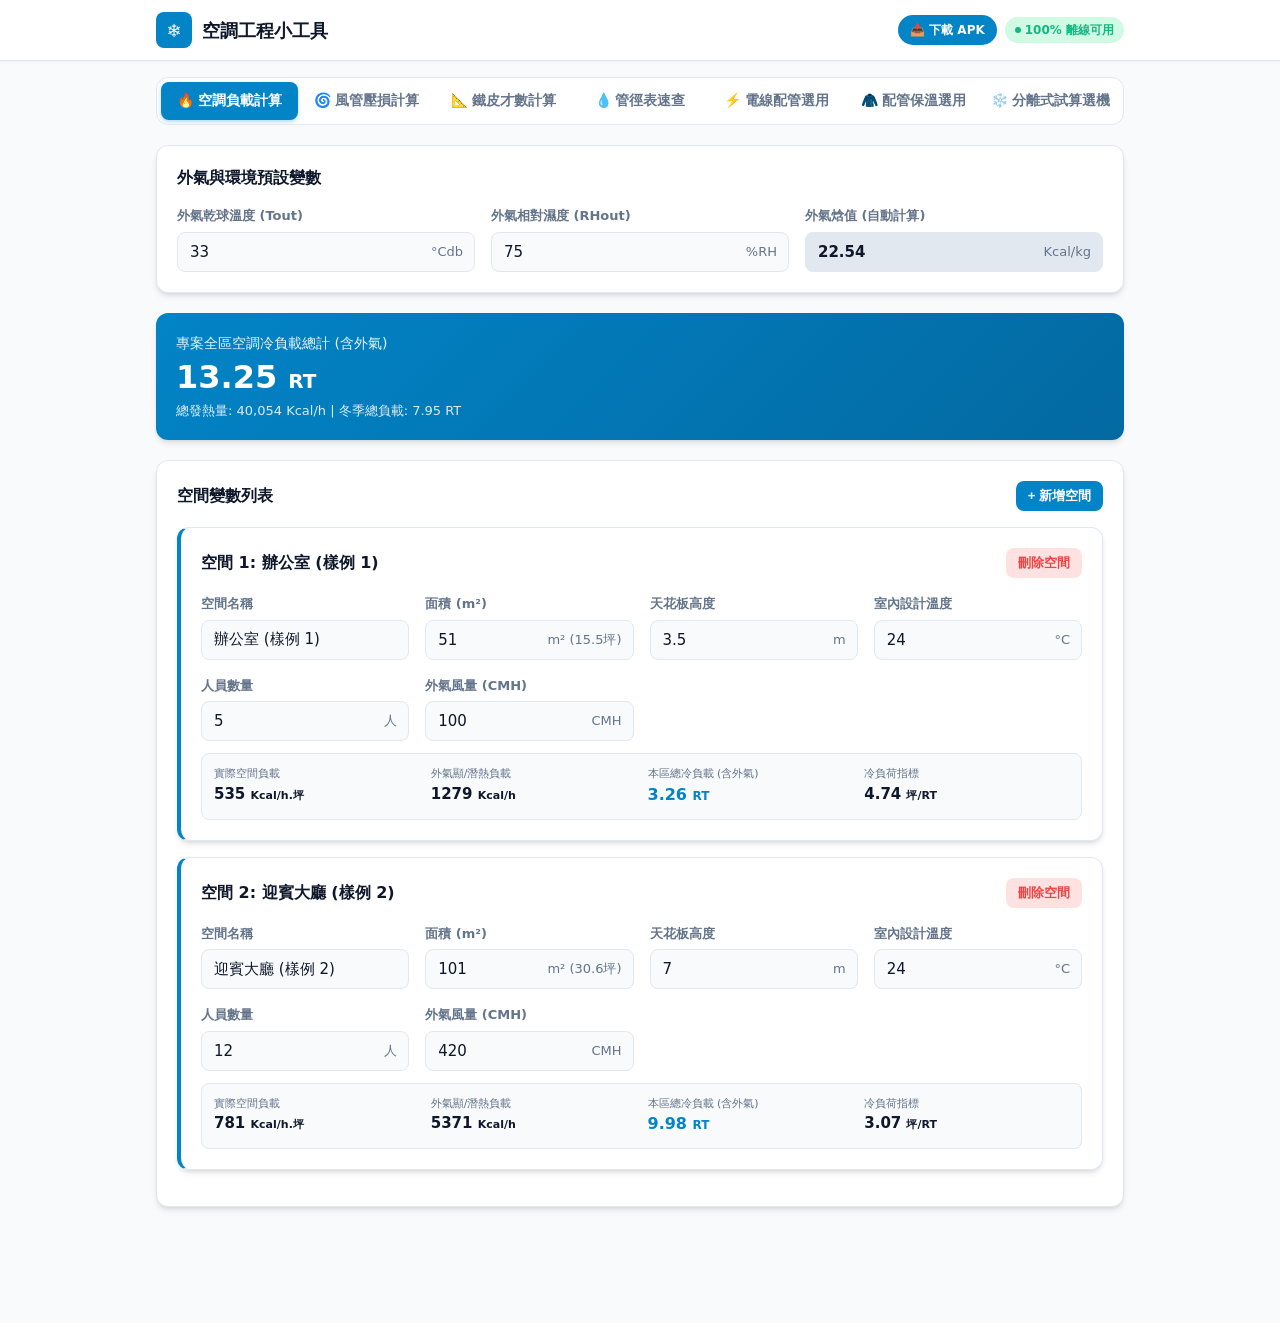
==== commit 11175e5f: "style: 清除所有分頁之原始Excel、唯讀欄位與公式標註文字" ====
--- a/index.html
+++ b/index.html
@@ -44,7 +44,7 @@
       <!-- Global Ambient Parameters -->
       <div class="card">
         <div class="card-title">
-          <span>外氣與環境預設變數 (可編輯欄位)</span>
+          <span>外氣與環境預設變數</span>
         </div>
         <div class="grid-3">
           <div class="form-group">
@@ -62,7 +62,7 @@
             </div>
           </div>
           <div class="form-group">
-            <label class="form-label">外氣焓值 (Excel公式自動算)</label>
+            <label class="form-label">外氣焓值 (自動計算)</label>
             <div class="input-wrapper">
               <input type="text" id="load-out-enthalpy" class="form-control has-unit" readonly style="background-color: #e2e8f0; font-weight: bold;" value="22.54">
               <span class="input-unit">Kcal/kg</span>
@@ -73,7 +73,7 @@
 
       <!-- Project Total Result Card -->
       <div class="result-card">
-        <div class="result-title">專案全區空調冷負載總計 (含外氣 - 原始Excel帶入公式)</div>
+        <div class="result-title">專案全區空調冷負載總計 (含外氣)</div>
         <div class="result-value" id="load-total-rt">0.00 <span style="font-size: 20px;">RT</span></div>
         <div class="result-sub" id="load-total-kcal">總發熱量: 0 Kcal/h | 冬季總負載 (AB*0.6): 0.00 RT</div>
       </div>
@@ -81,7 +81,7 @@
       <!-- Room List & Add Room -->
       <div class="card">
         <div class="card-title">
-          <span>空間變數列表 (輸入框僅開放原始Excel變數)</span>
+          <span>空間變數列表</span>
           <button class="btn btn-primary btn-sm" id="btn-add-room">+ 新增空間</button>
         </div>
         <div id="room-list-container">
@@ -95,7 +95,7 @@
       <div class="result-card success-gradient">
         <div class="result-title">風管系統總靜壓損失 (含安全係數 20%)</div>
         <div class="result-value" id="duct-total-pa">0.0 <span style="font-size: 20px;">Pa</span></div>
-        <div class="result-sub" id="duct-total-mmaq">約等於 0.00 mmAq | 原始Excel對照公式</div>
+        <div class="result-sub" id="duct-total-mmaq">約等於 0.00 mmAq</div>
       </div>
 
       <div class="card">
@@ -148,7 +148,7 @@
       </div>
 
       <div class="card">
-        <div class="card-title">單段 Excel 公式推算結果 (唯讀欄位)</div>
+        <div class="card-title">單段推算結果</div>
         <div class="grid-4">
           <div class="stat-box">
             <div class="stat-title">當量直徑 (Deq)</div>
@@ -239,7 +239,7 @@
             </div>
           </div>
           <div class="form-group">
-            <label class="form-label">板材換算 (H10判斷公式自動推算)</label>
+            <label class="form-label">板材換算 (依最大邊長自動判斷)</label>
             <div class="input-wrapper">
               <input type="text" id="sheet-thickness" class="form-control has-unit" readonly style="background-color: #e2e8f0; font-weight: bold;" value="22# (0.8mm)">
             </div>
@@ -248,13 +248,13 @@
       </div>
 
       <div class="result-card warning-gradient">
-        <div class="result-title">原始 Excel 帶入公式計算結果 (唯讀欄位)</div>
+        <div class="result-title">鐵皮才數計算結果</div>
         <div class="result-value" id="res-sheet-tsai">0.0 <span style="font-size: 20px;">才</span></div>
         <div class="result-sub" id="res-sheet-3x7">需 3'×7' 鍍鋅鐵皮: 0.0 張 | M2數 (淨展開面積): 0.0 m²</div>
       </div>
 
       <div class="card">
-        <div class="card-title">詳細材料與配件 Excel 公式估算 (唯讀欄位)</div>
+        <div class="card-title">詳細材料與配件估算</div>
         <div class="grid-4">
           <div class="stat-box">
             <div class="stat-title">風管周長</div>
@@ -290,7 +290,7 @@
       <div class="card">
         <div class="card-title">系統與冷負荷輸入變數</div>
         <div class="form-group" style="margin-bottom: 12px;">
-          <label class="form-label">選擇水管系統種類 (原始Excel標準參數)</label>
+          <label class="form-label">選擇水管系統種類</label>
           <div style="display: flex; gap: 20px; margin-top: 4px;">
             <label style="display: flex; align-items: center; gap: 6px; cursor: pointer; font-weight: 600;">
               <input type="radio" name="pipe-sys-type" value="chilled" checked> 🧊 冰水管路 (1 RT = 10.08 LPM)
@@ -320,13 +320,13 @@
       </div>
 
       <div class="result-card purple-gradient">
-        <div class="result-title">推薦使用主水管規格 (原始 Excel 對照推算)</div>
+        <div class="result-title">推薦使用主水管規格</div>
         <div class="result-value" id="res-pipe-recommended">--</div>
         <div class="result-sub" id="res-pipe-sub">計算流量: 0.0 LPM (最高支援 0.0 LPM)</div>
       </div>
 
       <div class="card">
-        <div class="card-title">原始 Excel 管徑表完整對照表</div>
+        <div class="card-title">管徑表完整對照表</div>
         <div class="table-responsive">
           <table class="custom-table" id="pipe-reference-table">
             <thead>
@@ -628,7 +628,7 @@
           <label class="form-label">房間坪數 (坪)</label>
           <div class="input-wrapper">
             <input type="number" id="split-input-ping" class="form-control has-unit" value="5" step="0.5" min="1" max="100" inputmode="decimal">
-            <span class="input-unit">坪 (約 16.5 m²)</span>
+            <span class="input-unit" id="split-ping-unit-hint">坪 (約 16.5 m²)</span>
           </div>
         </div>
 
@@ -699,8 +699,18 @@
           </div>
         </div>
 
+        <!-- Sizing Action Button -->
+        <div style="margin-top: 20px; display: flex; gap: 10px;">
+          <button type="button" class="btn btn-primary" id="btn-split-calc" style="flex: 1; font-size: 15px; padding: 12px 20px; font-weight: 700; box-shadow: 0 4px 12px rgba(2, 132, 199, 0.25);">
+            ⚡ 開始試算 / 計算推薦選型
+          </button>
+          <button type="button" class="btn btn-secondary" id="btn-split-reset" style="font-size: 14px; padding: 12px 16px;">
+            🔄 重置
+          </button>
+        </div>
+
         <!-- Sizing Analysis Detail Box -->
-        <div class="info-box" style="margin-top: 14px;">
+        <div class="info-box" style="margin-top: 18px;">
           <div class="info-title">📊 負載試算分析結果</div>
           <div id="split-calc-details" class="info-content" style="font-size: 13px; line-height: 1.6;">
             <!-- Dynamic analysis summary -->
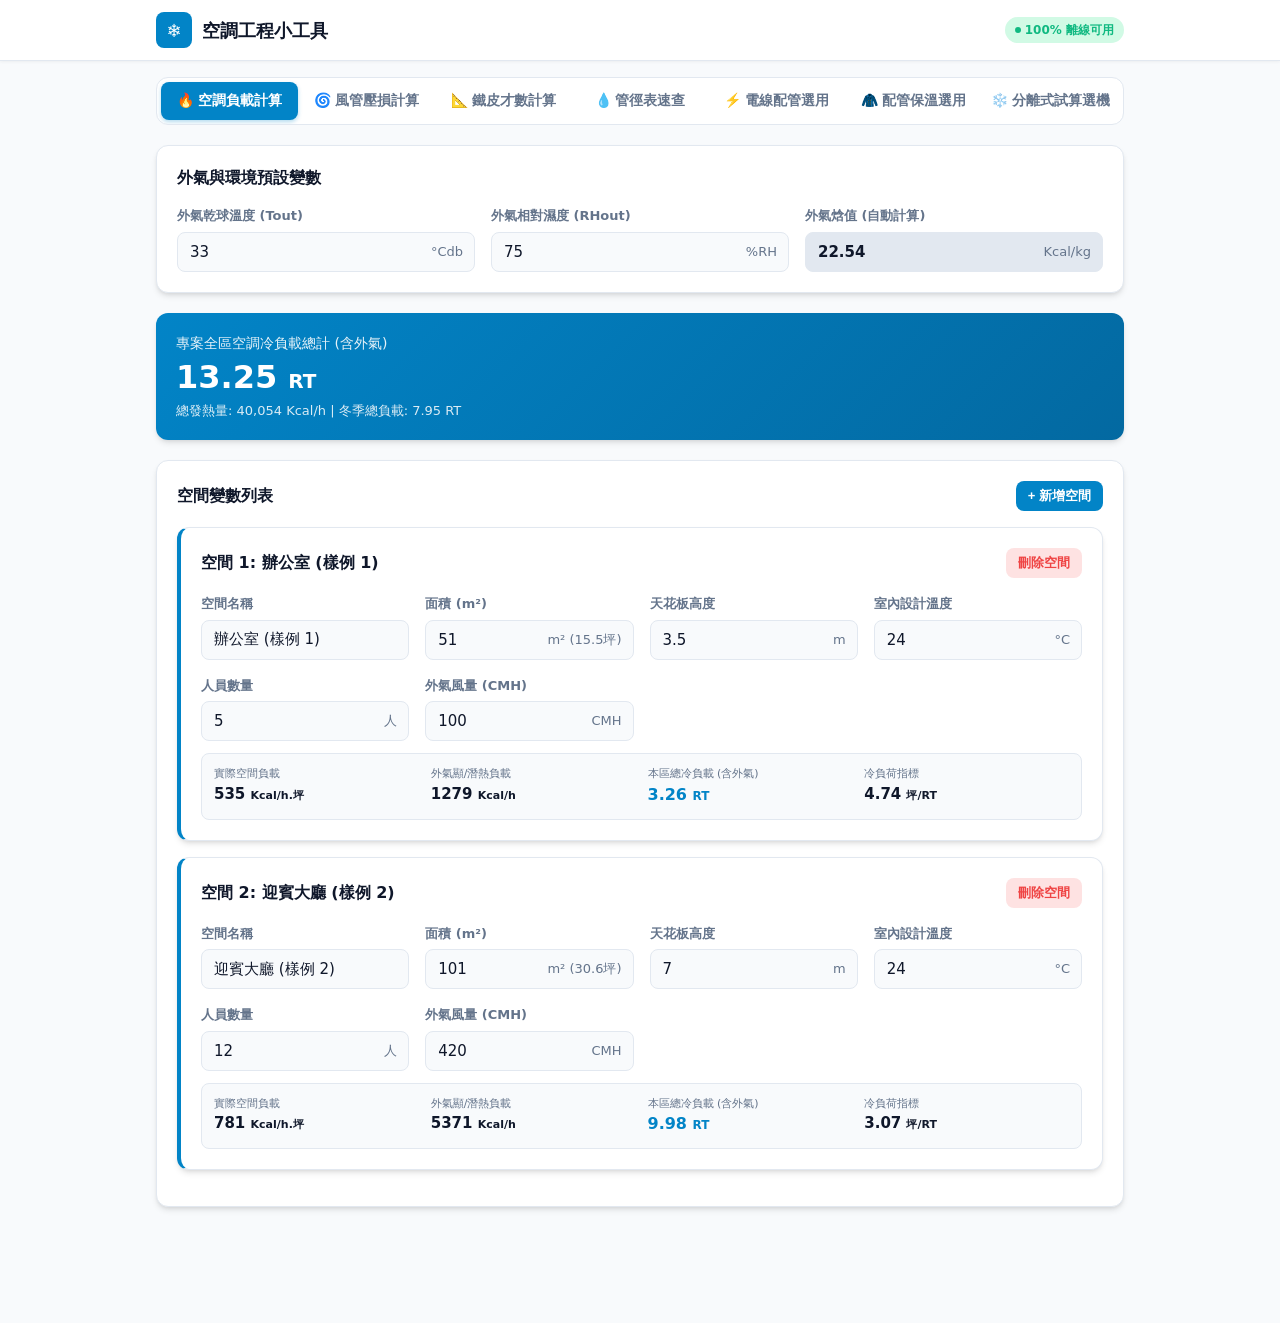
==== commit 040f63c6: "style: 移除頁首下載 APK 按鈕，保持介面簡潔" ====
--- a/index.html
+++ b/index.html
@@ -21,7 +21,6 @@
         <div class="brand-title">空調工程小工具</div>
       </div>
       <div class="header-actions">
-        <a href="https://github.com/kof315411-ship-it/HVAC-Engineering-tools/releases/latest/download/HVAC-Engineering-Tools.apk" class="apk-download-btn" title="下載 Android APK 安裝檔">📥 下載 APK</a>
         <div class="offline-badge" id="offline-status">100% 離線可用</div>
       </div>
     </div>
--- a/css/style.css
+++ b/css/style.css
@@ -56,24 +56,6 @@
   display: flex;
   align-items: center;
   gap: 8px;
-}
-
-.apk-download-btn {
-  display: inline-flex;
-  align-items: center;
-  gap: 4px;
-  background-color: var(--primary);
-  color: #ffffff;
-  padding: 6px 12px;
-  border-radius: 20px;
-  font-size: 12px;
-  font-weight: 600;
-  text-decoration: none;
-  transition: background-color 0.2s ease;
-}
-
-.apk-download-btn:hover {
-  background-color: var(--primary-hover);
 }
 
 .brand {
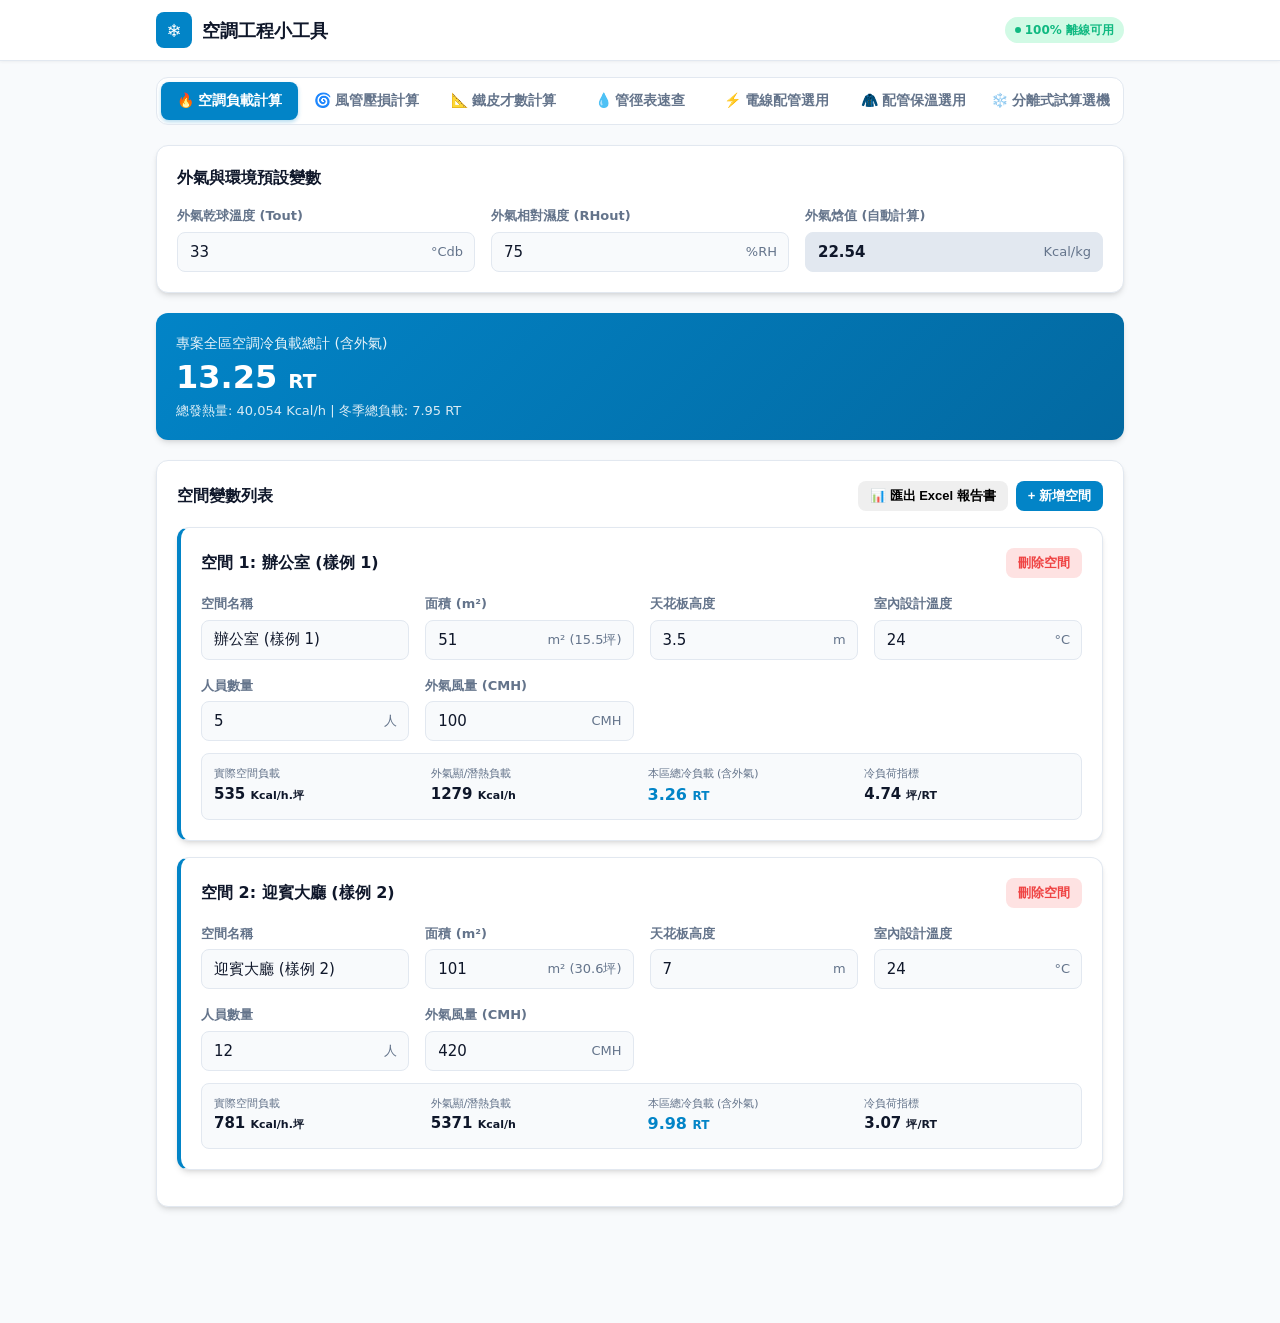
==== commit 1f9ae0d4: "feat: 新增負載計算 EXCEL 報告書匯出功能 (帶入原始 負載計算.xlsx 表格與小計格式)" ====
--- a/index.html
+++ b/index.html
@@ -81,7 +81,10 @@
       <div class="card">
         <div class="card-title">
           <span>空間變數列表</span>
-          <button class="btn btn-primary btn-sm" id="btn-add-room">+ 新增空間</button>
+          <div style="display: flex; gap: 8px;">
+            <button class="btn btn-success btn-sm" id="btn-export-load-excel">📊 匯出 Excel 報告書</button>
+            <button class="btn btn-primary btn-sm" id="btn-add-room">+ 新增空間</button>
+          </div>
         </div>
         <div id="room-list-container">
           <!-- Dynamic rooms will be rendered here -->
@@ -806,6 +809,7 @@
     </button>
   </div>
 
+  <script src="js/xlsx.full.min.js"></script>
   <script src="js/load-calc.js"></script>
   <script src="js/duct-loss.js"></script>
   <script src="js/sheet-metal.js"></script>
